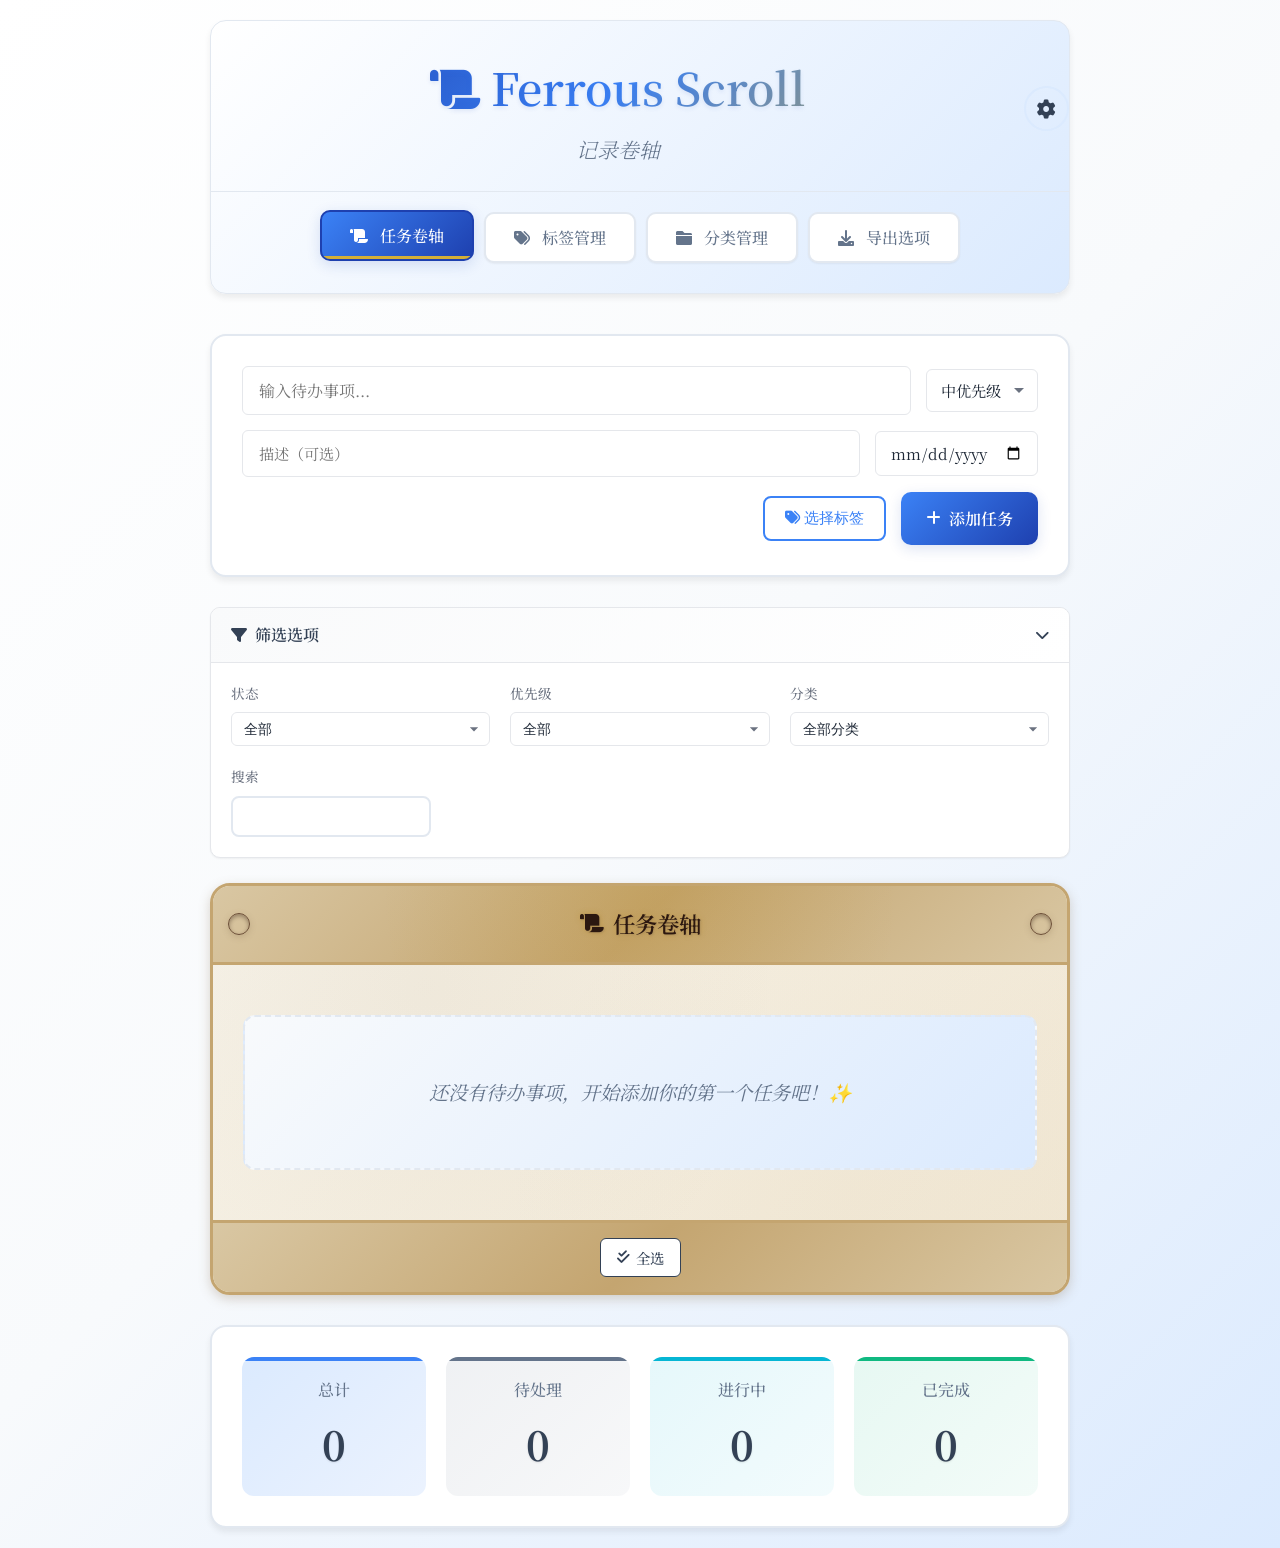
==== src/index.html @ a1194e88 "feat: 初始 Tauri 桌面应用版本" ====
<!DOCTYPE html>
<html lang="zh-CN">
<head>
    <meta charset="UTF-8">
    <meta name="viewport" content="width=device-width, initial-scale=1.0">
    <title>Ferrous Scroll - 记录卷轴</title>
    <link rel="stylesheet" href="style.css">
    <link href="https://cdnjs.cloudflare.com/ajax/libs/font-awesome/6.0.0/css/all.min.css" rel="stylesheet">
    <link href="https://fonts.googleapis.com/css2?family=Ma+Shan+Zheng&family=Noto+Serif+SC:wght@300;400;500;600;700&family=ZCOOL+KuaiLe&display=swap" rel="stylesheet">
</head>
<body>
    <div class="container">
        <header>
            <div class="header-content">
                <div class="header-title">
                    <h1><i class="fas fa-scroll"></i> Ferrous Scroll</h1>
                    <p class="subtitle">记录卷轴</p>
                </div>
                <button class="settings-icon-btn" onclick="todoApp.toggleSettingsMenu()" title="设置">
                    <i class="fas fa-cog"></i>
                </button>
            </div>
            
            <!-- 集成在header中的标签页导航 -->
            <div class="page-tabs">
                <button class="tab-btn active" onclick="todoApp.switchPage('main')">
                    <i class="fas fa-scroll"></i> 任务卷轴
                </button>
                <button class="tab-btn" onclick="todoApp.switchPage('tags')">
                    <i class="fas fa-tags"></i> 标签管理
                </button>
                <button class="tab-btn" onclick="todoApp.switchPage('categories')">
                    <i class="fas fa-folder"></i> 分类管理
                </button>
                <button class="tab-btn" onclick="todoApp.switchPage('export')">
                    <i class="fas fa-download"></i> 导出选项
                </button>
            </div>
            
            <!-- 设置下拉菜单 -->
            <div id="settings-dropdown" class="settings-dropdown" style="display: none;">
                <div class="settings-dropdown-content">
                    <h3><i class="fas fa-cog"></i> 应用设置</h3>
                    
                    <!-- 任务设置 -->
                    <div class="setting-group">
                        <label>
                            <input type="checkbox" id="show-completed-toggle-menu" checked>
                            <span>显示已完成任务</span>
                        </label>
                    </div>
                    
                    <div class="setting-group">
                        <label for="default-priority-select-menu">默认优先级</label>
                        <select id="default-priority-select-menu" class="setting-select">
                            <option value="Low">低</option>
                            <option value="Medium">中</option>
                            <option value="High">高</option>
                        </select>
                    </div>
                    
                    <div class="settings-dropdown-actions">
                        <button class="settings-save-btn" onclick="todoApp.saveSettingsFromMenu()">
                            <i class="fas fa-save"></i> 保存
                        </button>
                        <button class="settings-reset-btn" onclick="todoApp.resetSettings()">
                            <i class="fas fa-undo"></i> 恢复默认
                        </button>
                    </div>
                </div>
            </div>
        </header>

        <!-- 主页面 - 任务列表 -->
        <div id="page-main" class="scroll-page active">
            <!-- 添加新记录 -->
            <div class="add-panel">
                <form id="todo-form">
                    <div class="form-row">
                        <input type="text" id="new-todo" placeholder="输入待办事项..." required>
                        <select id="priority-select" class="priority-select">
                            <option value="Low">低优先级</option>
                            <option value="Medium" selected>中优先级</option>
                            <option value="High">高优先级</option>
                        </select>
                    </div>
                    <div class="form-row">
                        <input type="text" id="description" placeholder="描述（可选）">
                        <input type="date" id="due-date" class="date-input">
                    </div>
                    <div class="form-row">
                        <div id="selected-tags" class="selected-tags"></div>
                        <button type="button" class="tag-selector-btn" onclick="todoApp.openTagSelector()">
                            <i class="fas fa-tags"></i> 选择标签
                        </button>
                        <button type="submit" id="add-btn">
                            <i class="fas fa-plus"></i> 添加任务
                        </button>
                    </div>
                </form>
            </div>

            <!-- 筛选和排序 -->
            <div class="filter-panel">
                <div class="filter-header" onclick="todoApp.toggleFilterPanel()">
                    <h3><i class="fas fa-filter"></i> 筛选选项</h3>
                    <i class="fas fa-chevron-down filter-toggle-icon"></i>
                </div>
                <div class="filter-content" id="filter-content">
                    <div class="filter-group">
                        <label>状态</label>
                        <select id="status-filter">
                            <option value="all">全部</option>
                            <option value="Pending">待处理</option>
                            <option value="InProgress">进行中</option>
                            <option value="Completed">已完成</option>
                        </select>
                    </div>
                    <div class="filter-group">
                        <label>优先级</label>
                        <select id="priority-filter">
                            <option value="all">全部</option>
                            <option value="High">高优先级</option>
                            <option value="Medium">中优先级</option>
                            <option value="Low">低优先级</option>
                        </select>
                    </div>
                    <div class="filter-group">
                        <label>分类</label>
                        <select id="category-filter">
                            <option value="all">全部分类</option>
                        </select>
                    </div>
                    <div class="filter-group filter-search">
                        <label>搜索</label>
                        <input type="search" id="search-input" class="search-input">
                    </div>
                </div>
            </div>

            <!-- 记录列表 -->
            <div class="scrolls-container">
                <div class="scroll-header">
                    <h2 class="scroll-title">
                        <i class="fas fa-scroll"></i> 任务卷轴
                    </h2>
                </div>
                <div class="scroll-content-wrapper">
                    <div class="todo-list" id="todo-list">
                        <!-- 待办事项将在这里动态生成 -->
                    </div>
                    <div class="loading" id="loading" style="display: none;">
                        <i class="fas fa-spinner fa-spin"></i> 加载中...
                    </div>
                </div>
                
                <!-- 底部批量操作栏 -->
                <div class="scroll-footer">
                    <div class="scroll-actions">
                        <button class="select-all-btn" onclick="todoApp.toggleSelectAll()" title="全选/取消全选">
                            <i class="fas fa-check-double"></i> 全选
                        </button>
                        <button class="batch-complete-btn" onclick="todoApp.batchComplete()" title="批量标记完成" style="display: none;">
                            <i class="fas fa-check-circle"></i> 标记完成
                        </button>
                        <button class="batch-delete-btn" onclick="todoApp.batchDelete()" title="批量删除" style="display: none;">
                            <i class="fas fa-trash"></i> 删除选中
                        </button>
                    </div>
                </div>
            </div>

            <!-- 统计信息 -->
            <div class="stats">
                <div class="stat-item stat-total">
                    <span class="stat-label">总计</span>
                    <span class="stat-value" id="total-count">0</span>
                </div>
                <div class="stat-item stat-pending">
                    <span class="stat-label">待处理</span>
                    <span class="stat-value" id="pending-count">0</span>
                </div>
                <div class="stat-item stat-progress">
                    <span class="stat-label">进行中</span>
                    <span class="stat-value" id="progress-count">0</span>
                </div>
                <div class="stat-item stat-completed">
                    <span class="stat-label">已完成</span>
                    <span class="stat-value" id="completed-count">0</span>
                </div>
            </div>
            
            <!-- 移除这里的导出选项面板 -->
        </div>

        <!-- 标签管理页面 -->
        <div id="page-tags" class="scroll-page">
            <div class="manager-content">
                <div class="create-form">
                    <input type="text" id="new-tag-name" placeholder="标签名称" maxlength="20">
                    <input type="color" id="new-tag-color" value="#3b82f6">
                    <button onclick="todoApp.createTag()">
                        <i class="fas fa-plus"></i> 创建标签
                    </button>
                </div>
                <div class="manager-list-wrapper">
                    <div id="tag-list" class="tag-list"></div>
                </div>
            </div>
        </div>

        <!-- 分类管理页面 -->
        <div id="page-categories" class="scroll-page">
            <div class="manager-content">
                <div class="create-form category-form">
                    <input type="text" id="new-category-name" placeholder="分类名称" maxlength="30">
                    <input type="text" id="new-category-desc" placeholder="分类描述（可选）">
                    <input type="color" id="new-category-color" value="#10b981">
                    <button type="button" class="category-tag-selector-btn" onclick="todoApp.openCategoryTagSelector()">
                        <i class="fas fa-tags"></i> 选择标签
                    </button>
                    <button onclick="todoApp.createCategory()">
                        <i class="fas fa-plus"></i> 创建分类
                    </button>
                </div>
                <div id="selected-category-tags" class="selected-tags" style="margin: 10px 0;"></div>
                <div class="manager-list-wrapper">
                    <div id="category-list" class="category-list"></div>
                </div>
            </div>
        </div>

        <!-- 导出选项页面 - 新增 -->
        <div id="page-export" class="scroll-page">
            <div class="export-page-header">
                <h2><i class="fas fa-download"></i> 导出选项</h2>
                <p class="page-description">选择导出方式，生成 Markdown 格式的任务报告</p>
            </div>
            
            <div class="export-options">
                <!-- 全部导出 -->
                <div class="export-option-card">
                    <div class="export-option-icon">📦</div>
                    <div class="export-option-content">
                        <h4>导出全部任务</h4>
                        <p>导出所有任务、标签和分类的完整数据</p>
                        <button class="export-btn-primary" onclick="todoApp.exportToMarkdown()">
                            <i class="fas fa-download"></i> 导出全部
                        </button>
                    </div>
                </div>
                
                <!-- 按周导出 -->
                <div class="export-option-card">
                    <div class="export-option-icon">📅</div>
                    <div class="export-option-content">
                        <h4>按周导出</h4>
                        <p>选择特定周的任务，生成周报</p>
                        <div class="week-selector">
                            <input type="week" id="week-select" class="week-input">
                            <button class="export-btn-primary" onclick="todoApp.exportByWeek()">
                                <i class="fas fa-calendar-week"></i> 导出周报
                            </button>
                        </div>
                    </div>
                </div>
                
                <!-- 按日期范围导出 -->
                <div class="export-option-card">
                    <div class="export-option-icon">📊</div>
                    <div class="export-option-content">
                        <h4>自定义范围</h4>
                        <p>选择日期范围，生成自定义报告</p>
                        <div class="date-range-selector">
                            <div class="date-inputs">
                                <input type="date" id="export-start-date" class="date-input-small" placeholder="开始日期">
                                <span class="date-separator">至</span>
                                <input type="date" id="export-end-date" class="date-input-small" placeholder="结束日期">
                            </div>
                            <button class="export-btn-primary" onclick="todoApp.exportByDateRange()">
                                <i class="fas fa-calendar-alt"></i> 导出范围
                            </button>
                        </div>
                    </div>
                </div>
                
                <!-- 快速导出选项 -->
                <div class="export-option-card quick-export">
                    <div class="export-option-icon">⚡</div>
                    <div class="export-option-content">
                        <h4>快速导出</h4>
                        <p>一键导出常用时间范围</p>
                        <div class="quick-export-buttons">
                            <button class="quick-export-btn" onclick="todoApp.exportToday()">
                                <i class="fas fa-calendar-day"></i> 今日
                            </button>
                            <button class="quick-export-btn" onclick="todoApp.exportThisWeek()">
                                <i class="fas fa-calendar-week"></i> 本周
                            </button>
                            <button class="quick-export-btn" onclick="todoApp.exportThisMonth()">
                                <i class="fas fa-calendar"></i> 本月
                            </button>
                        </div>
                    </div>
                </div>
            </div>
        </div>
    </div>

    <!-- 标签选择器弹窗 -->
    <div id="tag-selector-modal" class="modal" style="display: none;">
        <div class="modal-content">
            <div class="modal-header">
                <h3><i class="fas fa-tags"></i> 选择标签</h3>
                <button class="close-btn">
                    <i class="fas fa-times"></i>
                </button>
            </div>
            <div class="modal-body">
                <div id="tag-selector-list" class="tag-selector-list"></div>
            </div>
            <div class="modal-footer">
                <button id="save-category-tags-btn" class="btn-primary" style="display: none;">
                    <i class="fas fa-save"></i> 保存
                </button>
                <button class="btn-secondary">确定</button>
            </div>
        </div>
    </div>

    <!-- Tauri v2 API 初始化脚本 -->
    <script>
      (function() {
        console.log('初始化 Tauri API...');
        
        // 确保 __TAURI__ 对象存在
        if (!window.__TAURI__) {
          window.__TAURI__ = {};
        }
        
        // 创建 invoke 方法包装器
        window.__TAURI__.invoke = async function(cmd, args = {}) {
          console.log(`调用命令: ${cmd}`, args);
          
          try {
            // Tauri v2 使用 __TAURI_INTERNALS__
            if (window.__TAURI_INTERNALS__ && window.__TAURI_INTERNALS__.invoke) {
              const result = await window.__TAURI_INTERNALS__.invoke(cmd, args);
              console.log(`命令 ${cmd} 成功:`, result);
              return result;
            }
            // 如果有 core.invoke
            else if (window.__TAURI__.core && window.__TAURI__.core.invoke) {
              const result = await window.__TAURI__.core.invoke(cmd, args);
              console.log(`命令 ${cmd} 成功:`, result);
              return result;
            }
            // 尝试直接使用 ipc
            else if (window.__TAURI_IPC__) {
              const result = await window.__TAURI_IPC__.invoke(cmd, args);
              console.log(`命令 ${cmd} 成功:`, result);
              return result;
            }
            else {
              throw new Error('Tauri API 不可用 - 找不到 invoke 方法');
            }
          } catch (error) {
            console.error(`调用 ${cmd} 失败:`, error);
            throw error;
          }
        };
        
        // 等待并加载 Tauri Dialog API
        const loadDialogAPI = async () => {
          try {
            // 等待 Tauri core 加载
            await new Promise(resolve => setTimeout(resolve, 100));
            
            // 尝试加载 dialog 模块
            if (window.__TAURI_INTERNALS__) {
              // Tauri v2 方式
              const { confirm } = window.__TAURI_INTERNALS__.dialog || {};
              if (confirm) {
                window.__TAURI__.dialog = { confirm };
                console.log('✅ Dialog API 已从 __TAURI_INTERNALS__ 加载');
                return;
              }
            }
            
            // 创建 dialog API 包装器（使用 invoke）
            window.__TAURI__.dialog = {
              confirm: async function(message, options = {}) {
                console.log('调用 dialog.confirm (invoke):', message, options);
                try {
                  const result = await window.__TAURI__.invoke('plugin:dialog|confirm', {
                    message: message,
                    title: options.title || '确认'
                  });
                  console.log('dialog.confirm 结果:', result);
                  return result;
                } catch (error) {
                  console.error('dialog.confirm 失败:', error);
                  throw error;
                }
              }
            };
            console.log('✅ Dialog API 已创建 (invoke wrapper)');
          } catch (error) {
            console.error('加载 Dialog API 失败:', error);
          }
        };
        
        loadDialogAPI();
        
        console.log('✅ Tauri API wrapper 已初始化');
        console.log('可用的 Tauri 对象:', {
          __TAURI__: !!window.__TAURI__,
          __TAURI_INTERNALS__: !!window.__TAURI_INTERNALS__,
          __TAURI_IPC__: !!window.__TAURI_IPC__,
          dialog: !!window.__TAURI__.dialog
        });
      })();
    </script>
    <script src="script.js"></script>
</body>
</html>
---- src/style.css ----
/* Ferrous Scroll - 白色蓝色金色主题 */
* {
    margin: 0;
    padding: 0;
    box-sizing: border-box;
}

:root {
    /* 主色调 */
    --primary-blue: #1e40af;
    --secondary-blue: #3b82f6;
    --light-blue: #dbeafe;
    --gold: #d4af37;
    --dark-gold: #b8860b;
    --light-gold: #fef3c7;
    --pure-white: #ffffff;
    --off-white: #f8fafc;
    --light-gray: #e2e8f0;
    --medium-gray: #64748b;
    --dark-gray: #334155;
    
    /* 羊皮纸色调 - 仅用于卷轴区域 */
    --parchment-light: #f7f3e9;
    --parchment-medium: #f0e6d2;
    --parchment-dark: #e8dcc4;
    --parchment-darker: #d9c7a3;
    --parchment-edge: #c4a570;
    --ink-dark: #2c1810;
    --ink-medium: #4a3426;
    --ink-light: #6b4e37;
    --ink-faded: #8b7355;
    --accent-brown: #8b4513;
    
    /* 状态颜色 */
    --success: #10b981;
    --warning: #f59e0b;
    --error: #ef4444;
    --info: #06b6d4;
    
    /* 字体 */
    --font-serif: 'Noto Serif SC', 'Ma Shan Zheng', serif;
    --font-display: 'Ma Shan Zheng', 'ZCOOL KuaiLe', serif;
    
    /* 阴影 */
    --shadow-sm: 0 1px 2px rgba(0, 0, 0, 0.05);
    --shadow-md: 0 4px 6px rgba(0, 0, 0, 0.07);
    --shadow-lg: 0 10px 15px rgba(0, 0, 0, 0.1);
    --shadow-blue: 0 4px 14px rgba(30, 64, 175, 0.15);
    --shadow-gold: 0 4px 14px rgba(212, 175, 55, 0.2);
    --shadow-parchment: 0 4px 12px rgba(139, 115, 85, 0.3);
}

body {
    font-family: var(--font-serif);
    background: linear-gradient(135deg, var(--pure-white) 0%, var(--off-white) 50%, var(--light-blue) 100%);
    min-height: 100vh;
    color: var(--dark-gray);
    line-height: 1.6;
}

.container {
    max-width: 900px;
    margin: 0 auto;
    padding: 20px;
}

/* 头部样式 */
header {
    text-align: center;
    margin-bottom: 40px;
    padding: 30px 0;
    background: linear-gradient(135deg, var(--pure-white), var(--light-blue));
    border-radius: 16px;
    box-shadow: var(--shadow-md);
    border: 1px solid var(--light-gray);
}

header h1 {
    font-family: 'Noto Serif SC', serif;
    font-size: 2.8rem;
    font-weight: 600;
    margin-bottom: 10px;
    background: linear-gradient(135deg, var(--primary-blue), var(--secondary-blue), var(--gold));
    -webkit-background-clip: text;
    -webkit-text-fill-color: transparent;
    background-clip: text;
    text-shadow: 0 2px 4px rgba(30, 64, 175, 0.1);
}

.subtitle {
    font-size: 1.3rem;
    color: var(--medium-gray);
    font-style: italic;
    font-weight: 300;
}

/* 添加面板 */
.add-panel {
    background: var(--pure-white);
    border: 2px solid var(--light-gray);
    border-radius: 16px;
    padding: 30px;
    margin-bottom: 30px;
    box-shadow: var(--shadow-md);
    transition: all 0.3s ease;
}

.add-panel:hover {
    box-shadow: var(--shadow-lg);
    border-color: var(--light-blue);
}

.form-row {
    display: flex;
    gap: 15px;
    margin-bottom: 15px;
    align-items: center;
}

.form-row:last-child {
    margin-bottom: 0;
}

#new-todo {
    flex: 2;
    padding: 12px 16px;
    background: #ffffff;
    border: 1px solid #e5e7eb;
    border-radius: 6px;
    font-size: 1rem;
    color: #1f2937;
    font-family: var(--font-serif);
    transition: all 0.2s ease;
}

#new-todo:hover {
    border-color: #d1d5db;
    background-color: #f9fafb;
}

#new-todo:focus {
    outline: none;
    border-color: var(--blue);
    background: #ffffff;
    box-shadow: 0 0 0 3px rgba(59, 130, 246, 0.08);
}

#description {
    flex: 2;
    padding: 12px 16px;
    background: #ffffff;
    border: 1px solid #e5e7eb;
    border-radius: 6px;
    font-size: 0.95rem;
    color: #1f2937;
    font-family: var(--font-serif);
    transition: all 0.2s ease;
}

#description:hover {
    border-color: #d1d5db;
    background-color: #f9fafb;
}

#description:focus {
    outline: none;
    border-color: var(--blue);
    background: #ffffff;
    box-shadow: 0 0 0 3px rgba(59, 130, 246, 0.08);
}

.priority-select, .date-input {
    padding: 10px 14px;
    background: #ffffff;
    border: 1px solid #e5e7eb;
    border-radius: 6px;
    font-size: 0.95rem;
    color: #1f2937;
    font-family: var(--font-serif);
    cursor: pointer;
    transition: all 0.2s ease;
}

.priority-select {
    padding-right: 36px;
    -webkit-appearance: none;
    -moz-appearance: none;
    appearance: none;
    background-image: url("data:image/svg+xml,%3Csvg xmlns='http://www.w3.org/2000/svg' width='12' height='12' viewBox='0 0 12 12'%3E%3Cpath fill='%236B7280' d='M6 9L1 4h10z'/%3E%3C/svg%3E");
    background-repeat: no-repeat;
    background-position: right 12px center;
}

.priority-select:hover, .date-input:hover {
    border-color: #d1d5db;
    background-color: #f9fafb;
}

.priority-select:focus, .date-input:focus {
    outline: none;
    border-color: var(--blue);
    background-color: #ffffff;
    box-shadow: 0 0 0 3px rgba(59, 130, 246, 0.08);
}

.priority-select:focus {
    background-image: url("data:image/svg+xml,%3Csvg xmlns='http://www.w3.org/2000/svg' width='12' height='12' viewBox='0 0 12 12'%3E%3Cpath fill='%233b82f6' d='M6 9L1 4h10z'/%3E%3C/svg%3E");
}

#add-btn {
    padding: 15px 25px;
    background: linear-gradient(135deg, var(--secondary-blue), var(--primary-blue));
    border: none;
    border-radius: 10px;
    color: var(--pure-white);
    font-family: 'Noto Serif SC', serif;
    font-size: 1rem;
    font-weight: 600;
    cursor: pointer;
    transition: all 0.3s ease;
    display: flex;
    align-items: center;
    gap: 8px;
    box-shadow: var(--shadow-blue);
}

#add-btn:hover {
    transform: translateY(-2px);
    box-shadow: 0 6px 20px rgba(30, 64, 175, 0.25);
}

#add-btn:active {
    transform: translateY(0);
}

/* 筛选面板 */
.filter-panel {
    background: var(--pure-white);
    border: 1px solid #e5e7eb;
    border-radius: 10px;
    margin-bottom: 25px;
    box-shadow: var(--shadow-sm);
    overflow: hidden;
    transition: all 0.3s ease;
}

.filter-header {
    display: flex;
    justify-content: space-between;
    align-items: center;
    padding: 14px 20px;
    background: linear-gradient(135deg, #f9fafb 0%, #ffffff 100%);
    border-bottom: 1px solid #e5e7eb;
    cursor: pointer;
    transition: all 0.2s ease;
}

.filter-header:hover {
    background: linear-gradient(135deg, #f3f4f6 0%, #f9fafb 100%);
}

.filter-header h3 {
    margin: 0;
    font-family: 'Noto Serif SC', serif;
    font-size: 1rem;
    font-weight: 600;
    color: var(--dark-blue);
    display: flex;
    align-items: center;
    gap: 8px;
}

.filter-toggle-icon {
    color: var(--blue);
    transition: transform 0.3s ease;
    font-size: 0.9rem;
}

.filter-panel.collapsed .filter-toggle-icon {
    transform: rotate(-90deg);
}

.filter-content {
    display: grid;
    grid-template-columns: repeat(auto-fit, minmax(200px, 1fr));
    gap: 20px;
    padding: 20px;
    max-height: 200px;
    opacity: 1;
    transition: all 0.3s ease;
}

.filter-panel.collapsed .filter-content {
    max-height: 0;
    padding: 0 20px;
    opacity: 0;
    overflow: hidden;
}

.filter-group {
    display: flex;
    flex-direction: column;
    gap: 8px;
}

.filter-group label {
    font-family: 'Noto Serif SC', serif;
    font-size: 0.85rem;
    color: #6b7280;
    font-weight: 500;
    white-space: nowrap;
}

.filter-search {
    grid-column: 1 / -1;
}

.search-input {
    width: 100%;
    padding: 10px 16px;
    background: #ffffff;
    border: 1px solid #e5e7eb;
    border-radius: 6px;
    font-size: 0.95rem;
    color: #1f2937;
    font-family: var(--font-serif);
    transition: all 0.2s ease;
}

.search-input:hover {
    border-color: #d1d5db;
    background-color: #f9fafb;
}

.search-input:focus {
    outline: none;
    border-color: var(--blue);
    background-color: #ffffff;
    box-shadow: 0 0 0 3px rgba(59, 130, 246, 0.08);
}

.filter-group select {
    padding: 8px 32px 8px 12px;
    background: #ffffff;
    border: 1px solid #e5e7eb;
    border-radius: 6px;
    font-size: 0.9rem;
    color: #1f2937;
    cursor: pointer;
    transition: all 0.2s ease;
    -webkit-appearance: none;
    -moz-appearance: none;
    appearance: none;
    background-image: url("data:image/svg+xml,%3Csvg xmlns='http://www.w3.org/2000/svg' width='10' height='10' viewBox='0 0 12 12'%3E%3Cpath fill='%236B7280' d='M6 9L1 4h10z'/%3E%3C/svg%3E");
    background-repeat: no-repeat;
    background-position: right 10px center;
}

.filter-group select:hover {
    border-color: #d1d5db;
    background-color: #f9fafb;
}

.filter-group select:focus {
    outline: none;
    border-color: var(--blue);
    background-color: #ffffff;
    box-shadow: 0 0 0 3px rgba(59, 130, 246, 0.08);
    background-image: url("data:image/svg+xml,%3Csvg xmlns='http://www.w3.org/2000/svg' width='10' height='10' viewBox='0 0 12 12'%3E%3Cpath fill='%233b82f6' d='M6 9L1 4h10z'/%3E%3C/svg%3E");
}

/* 卷轴容器 */
.scrolls-container {
    background: 
        radial-gradient(circle at 25% 25%, rgba(139, 115, 85, 0.06) 0%, transparent 50%),
        radial-gradient(circle at 75% 75%, rgba(196, 165, 112, 0.04) 0%, transparent 50%),
        linear-gradient(135deg, var(--parchment-light) 0%, var(--parchment-medium) 100%);
    border: 3px solid var(--parchment-edge);
    border-radius: 20px;
    margin-bottom: 30px;
    box-shadow: var(--shadow-parchment);
    position: relative;
    overflow: hidden;
}

/* 卷轴装饰边框 */
.scrolls-container::before {
    content: '';
    position: absolute;
    top: 0;
    left: 0;
    right: 0;
    bottom: 0;
    border: 2px solid var(--seal-gold);
    border-radius: 18px;
    margin: 3px;
    pointer-events: none;
}

/* 卷轴头部 */
.scroll-header {
    background: 
        radial-gradient(circle at 50% 20%, rgba(184, 134, 11, 0.15) 0%, transparent 60%),
        linear-gradient(135deg, var(--parchment-darker) 0%, var(--parchment-edge) 50%, var(--parchment-darker) 100%);
    padding: 20px 30px;
    display: flex;
    justify-content: center;
    align-items: center;
    position: relative;
    border-bottom: 3px solid var(--parchment-edge);
}

/* 卷轴头部装饰 */
.scroll-header::before,
.scroll-header::after {
    content: '';
    position: absolute;
    top: 50%;
    width: 20px;
    height: 20px;
    background: 
        radial-gradient(circle at 30% 30%, var(--seal-gold) 0%, var(--accent-brown) 100%);
    border-radius: 50%;
    transform: translateY(-50%);
    box-shadow: 
        inset 0 2px 4px rgba(44, 24, 16, 0.4),
        0 2px 6px rgba(139, 115, 85, 0.3);
    border: 1px solid var(--ink-light);
}

.scroll-header::before {
    left: 15px;
}

.scroll-header::after {
    right: 15px;
}

.scroll-title {
    font-family: 'Noto Serif SC', serif;
    font-size: 1.4rem;
    font-weight: 600;
    color: var(--ink-dark);
    margin: 0;
    text-shadow: 
        1px 1px 2px rgba(139, 115, 85, 0.4),
        0 0 6px rgba(184, 134, 11, 0.3);
    display: flex;
    align-items: center;
    gap: 10px;
}

.scroll-title i {
    font-size: 1.3rem;
}

/* 卷轴底部操作栏 */
.scroll-footer {
    background: 
        linear-gradient(135deg, var(--parchment-darker) 0%, var(--parchment-edge) 50%, var(--parchment-darker) 100%);
    padding: 15px 30px;
    display: flex;
    justify-content: center;
    align-items: center;
    position: relative;
    border-top: 3px solid var(--parchment-edge);
}

/* 卷轴操作按钮组 */
.scroll-actions {
    display: flex;
    gap: 10px;
    align-items: center;
}

.select-all-btn,
.batch-complete-btn,
.batch-delete-btn {
    padding: 8px 16px;
    font-family: 'Noto Serif SC', serif;
    font-size: 0.9rem;
    font-weight: 500;
    border: 1px solid;
    border-radius: 6px;
    cursor: pointer;
    transition: all 0.2s ease;
    display: flex;
    align-items: center;
    gap: 6px;
}

.select-all-btn {
    background: #ffffff;
    color: var(--blue);
    border-color: var(--blue);
}

.select-all-btn:hover {
    background: #eff6ff;
    transform: translateY(-1px);
    box-shadow: 0 2px 8px rgba(59, 130, 246, 0.2);
}

.select-all-btn.all-selected {
    background: var(--blue);
    color: white;
}

.batch-complete-btn {
    background: #ffffff;
    color: #10b981;
    border-color: #10b981;
}

.batch-complete-btn:hover {
    background: #f0fdf4;
    transform: translateY(-1px);
    box-shadow: 0 2px 8px rgba(16, 185, 129, 0.2);
}

.batch-delete-btn {
    background: #ffffff;
    color: #ef4444;
    border-color: #ef4444;
}

.batch-delete-btn:hover {
    background: #fef2f2;
    transform: translateY(-1px);
    box-shadow: 0 2px 8px rgba(239, 68, 68, 0.2);
}

.scroll-title i:first-child {
    font-size: 1.3rem;
    color: var(--seal-gold);
}

/* 卷轴内容包装器 */
.scroll-content-wrapper {
    padding: 30px;
}

/* 加载状态 */
.loading {
    text-align: center;
    padding: 40px;
    color: var(--medium-gray);
    font-style: italic;
}

.loading i {
    color: var(--secondary-blue);
    margin-right: 10px;
}

/* 卷轴项目样式 */
.scroll-item {
    display: flex;
    align-items: center;
    margin: 20px 0;
    transition: all 0.3s ease;
    opacity: 0;
    animation: fadeInUp 0.5s ease forwards;
}

@keyframes fadeInUp {
    from {
        opacity: 0;
        transform: translateY(20px);
    }
    to {
        opacity: 1;
        transform: translateY(0);
    }
}

.scroll-item:hover {
    transform: translateY(-3px);
}

/* 选中状态 */
.scroll-item.selected {
    transform: translateY(-2px);
}

.scroll-item.selected .scroll-content {
    background: linear-gradient(135deg, 
        rgba(59, 130, 246, 0.08) 0%, 
        rgba(59, 130, 246, 0.05) 50%, 
        rgba(59, 130, 246, 0.08) 100%);
    border: 2px solid var(--blue);
    box-shadow: 
        0 4px 12px rgba(59, 130, 246, 0.15),
        inset 0 0 20px rgba(59, 130, 246, 0.05);
}

.scroll-item.selected .scroll-left,
.scroll-item.selected .scroll-right {
    background: linear-gradient(180deg, var(--blue) 0%, #1e40af 100%);
    box-shadow: 0 2px 8px rgba(59, 130, 246, 0.3);
}

/* 卷轴左右端装饰 - 羊皮纸风格轴心 */
.scroll-left, .scroll-right {
    width: 28px;
    height: 60px;
    background: 
        radial-gradient(ellipse at 30% 30%, var(--accent-brown) 0%, var(--ink-light) 40%, var(--seal-gold) 100%),
        linear-gradient(to bottom, var(--parchment-edge) 0%, var(--accent-brown) 30%, var(--ink-medium) 50%, var(--accent-brown) 70%, var(--parchment-edge) 100%);
    background-blend-mode: multiply;
    border-radius: 50%;
    position: relative;
    box-shadow: 
        inset 0 3px 6px rgba(44, 24, 16, 0.4),
        inset 0 -2px 4px rgba(247, 243, 233, 0.2),
        0 4px 8px rgba(139, 115, 85, 0.4),
        0 2px 4px rgba(44, 24, 16, 0.2);
    border: 1px solid var(--ink-light);
}

/* 轴心装饰孔 */
.scroll-left::after, .scroll-right::after {
    content: '';
    position: absolute;
    top: 50%;
    left: 50%;
    transform: translate(-50%, -50%);
    width: 12px;
    height: 12px;
    background: 
        radial-gradient(circle at 30% 30%, var(--ink-dark) 0%, var(--ink-medium) 100%);
    border-radius: 50%;
    box-shadow: 
        inset 0 2px 4px rgba(44, 24, 16, 0.8),
        inset 0 -1px 2px rgba(247, 243, 233, 0.1);
    border: 1px solid var(--ink-dark);
}

/* 轴心中心点 */
.scroll-left::before, .scroll-right::before {
    content: '';
    position: absolute;
    top: 50%;
    left: 50%;
    transform: translate(-50%, -50%);
    width: 4px;
    height: 4px;
    background: var(--ink-dark);
    border-radius: 50%;
    z-index: 1;
    box-shadow: 0 0 2px rgba(44, 24, 16, 0.5);
}

/* 卷轴内容区域 - 羊皮纸效果 */
.scroll-content {
    flex: 1;
    background: 
        radial-gradient(circle at 20% 80%, rgba(189, 155, 84, 0.1) 0%, transparent 50%),
        radial-gradient(circle at 80% 20%, rgba(212, 175, 55, 0.08) 0%, transparent 50%),
        radial-gradient(circle at 40% 40%, rgba(160, 130, 65, 0.05) 0%, transparent 50%),
        linear-gradient(135deg, #faf6f0 0%, #f7f1e8 50%, #f4ede0 100%);
    margin: 0 12px;
    padding: 25px 30px;
    color: #3c2f1f;
    box-shadow: 
        inset 0 2px 4px rgba(212, 175, 55, 0.15),
        inset 0 -1px 2px rgba(255,255,255,0.8),
        0 3px 6px rgba(0,0,0,0.1);
    border-top: 2px solid #d4af37;
    border-bottom: 2px solid #b8860b;
    border-left: 1px solid rgba(212, 175, 55, 0.3);
    border-right: 1px solid rgba(212, 175, 55, 0.3);
    position: relative;
}

/* 羊皮纸纹理 */
.scroll-content::before {
    content: '';
    position: absolute;
    top: 0;
    left: 0;
    right: 0;
    bottom: 0;
    background: 
        repeating-linear-gradient(
            0deg,
            transparent 0px,
            transparent 18px,
            rgba(212, 175, 55, 0.02) 18px,
            rgba(212, 175, 55, 0.02) 19px
        ),
        repeating-linear-gradient(
            90deg,
            transparent 0px,
            transparent 20px,
            rgba(184, 134, 11, 0.015) 20px,
            rgba(184, 134, 11, 0.015) 21px
        );
    pointer-events: none;
}

/* 羊皮纸边缘磨损效果 */
.scroll-content::after {
    content: '';
    position: absolute;
    top: -2px;
    left: -2px;
    right: -2px;
    bottom: -2px;
    background: linear-gradient(45deg, transparent 48%, rgba(184, 134, 11, 0.1) 49%, rgba(184, 134, 11, 0.1) 51%, transparent 52%);
    pointer-events: none;
    border-radius: 2px;
}

.scroll-item.completed .scroll-content {
    opacity: 0.75;
    background: 
        radial-gradient(circle at 20% 80%, rgba(100, 116, 139, 0.08) 0%, transparent 50%),
        radial-gradient(circle at 80% 20%, rgba(148, 163, 184, 0.06) 0%, transparent 50%),
        linear-gradient(135deg, #f1f5f9 0%, #e2e8f0 50%, #cbd5e1 100%);
    border-top-color: var(--medium-gray);
    border-bottom-color: var(--medium-gray);
    color: #64748b;
}

.scroll-item.completed .scroll-content::before {
    background: 
        repeating-linear-gradient(
            0deg,
            transparent 0px,
            transparent 18px,
            rgba(100, 116, 139, 0.02) 18px,
            rgba(100, 116, 139, 0.02) 19px
        ),
        repeating-linear-gradient(
            90deg,
            transparent 0px,
            transparent 20px,
            rgba(148, 163, 184, 0.015) 20px,
            rgba(148, 163, 184, 0.015) 21px
        );
}

/* 收缩时的标题显示 */
.scroll-title-collapsed {
    display: none;
    padding: 15px 20px;
    cursor: pointer;
    border-bottom: 1px solid rgba(212, 175, 55, 0.2);
    transition: all 0.3s ease;
    background: linear-gradient(90deg, transparent 0%, rgba(212, 175, 55, 0.05) 50%, transparent 100%);
    align-items: center;
    justify-content: space-between;
}

.scroll-title-collapsed:hover {
    background: linear-gradient(90deg, transparent 0%, rgba(212, 175, 55, 0.1) 50%, transparent 100%);
}

.collapsed-title {
    font-size: 1.1rem;
    font-weight: 500;
    color: #3c2f1f;
    flex: 1;
    font-family: var(--font-serif);
}

.priority-indicator {
    width: 8px;
    height: 8px;
    border-radius: 50%;
    margin: 0 8px;
    flex-shrink: 0;
}

.priority-indicator.priority-high {
    background: var(--error);
    box-shadow: 0 0 4px rgba(239, 68, 68, 0.3);
}

.priority-indicator.priority-medium {
    background: var(--warning);
    box-shadow: 0 0 4px rgba(245, 158, 11, 0.3);
}

.priority-indicator.priority-low {
    background: var(--success);
    box-shadow: 0 0 4px rgba(16, 185, 129, 0.3);
}

.collapse-icon {
    font-size: 0.9rem;
    color: var(--dark-gold);
    transition: transform 0.3s ease;
}


/* 任务收缩状态 */
.scroll-item.todo-collapsed .scroll-title-collapsed {
    display: flex;
    animation: fadeInCollapsed 0.3s ease;
}

.scroll-item.todo-collapsed .todo-content {
    display: none;
}

.scroll-item:not(.todo-collapsed) .scroll-title-collapsed {
    display: none;
}

.scroll-item:not(.todo-collapsed) .todo-content {
    display: flex;
    animation: fadeInExpanded 0.3s ease;
}

/* 收缩动画 */
@keyframes fadeInCollapsed {
    from {
        opacity: 0;
        transform: translateY(-10px);
    }
    to {
        opacity: 1;
        transform: translateY(0);
    }
}

@keyframes fadeInExpanded {
    from {
        opacity: 0;
        transform: translateY(10px);
    }
    to {
        opacity: 1;
        transform: translateY(0);
    }
}

/* 收缩时卷轴的特殊效果 */
.scroll-item.todo-collapsed .scroll-content {
    background: 
        radial-gradient(circle at 20% 80%, rgba(212, 175, 55, 0.08) 0%, transparent 50%),
        radial-gradient(circle at 80% 20%, rgba(184, 134, 11, 0.06) 0%, transparent 50%),
        linear-gradient(135deg, #faf8f2 0%, #f6f3ea 50%, #f2efe2 100%);
    border-top: 1px solid var(--gold);
    border-bottom: 1px solid var(--gold);
}

.scroll-item.todo-collapsed .scroll-content::before {
    background: 
        repeating-linear-gradient(
            0deg,
            transparent 0px,
            transparent 25px,
            rgba(212, 175, 55, 0.03) 25px,
            rgba(212, 175, 55, 0.03) 26px
        );
}

/* 待办事项内容布局 */
.todo-content {
    display: flex;
    flex-direction: column;
    gap: 15px;
}

.todo-header-full {
    flex: 1;
}

.todo-header {
    display: flex;
    align-items: center;
    gap: 12px;
    margin-bottom: 8px;
}

/* 任务收缩按钮 */
.collapse-todo-btn {
    background: rgba(212, 175, 55, 0.1);
    border: 1px solid rgba(212, 175, 55, 0.3);
    border-radius: 4px;
    padding: 4px 6px;
    color: var(--dark-gold);
    cursor: pointer;
    transition: all 0.3s ease;
    font-size: 0.8rem;
    margin-left: auto;
}

.collapse-todo-btn:hover {
    background: rgba(212, 175, 55, 0.2);
    transform: scale(1.1);
}

/* 复选框样式 */
.todo-checkbox {
    width: 24px;
    height: 24px;
    appearance: none;
    border: 2px solid var(--secondary-blue);
    border-radius: 6px;
    background: var(--pure-white);
    cursor: pointer;
    position: relative;
    transition: all 0.3s ease;
    flex-shrink: 0;
}

.todo-checkbox:checked {
    background: var(--secondary-blue);
    border-color: var(--secondary-blue);
}

.todo-checkbox:checked::after {
    content: '✓';
    position: absolute;
    top: 50%;
    left: 50%;
    transform: translate(-50%, -50%);
    color: var(--pure-white);
    font-weight: bold;
    font-size: 14px;
}

.todo-text {
    font-size: 1.2rem;
    color: var(--dark-gray);
    font-family: var(--font-serif);
    font-weight: 500;
    flex: 1;
}

.scroll-item.completed .todo-text {
    text-decoration: line-through;
    color: var(--medium-gray);
}

.todo-description {
    font-size: 1rem;
    color: var(--medium-gray);
    margin-top: 5px;
    font-style: italic;
}

.todo-meta {
    display: flex;
    align-items: center;
    gap: 15px;
    margin-top: 10px;
    font-size: 0.9rem;
}

/* 优先级标签 */
.priority-badge {
    padding: 4px 8px;
    border-radius: 12px;
    font-size: 0.8rem;
    font-weight: 600;
    text-transform: uppercase;
    letter-spacing: 0.5px;
}

.priority-high {
    background: rgba(239, 68, 68, 0.1);
    color: var(--error);
    border: 1px solid rgba(239, 68, 68, 0.2);
}

.priority-medium {
    background: rgba(245, 158, 11, 0.1);
    color: var(--warning);
    border: 1px solid rgba(245, 158, 11, 0.2);
}

.priority-low {
    background: rgba(16, 185, 129, 0.1);
    color: var(--success);
    border: 1px solid rgba(16, 185, 129, 0.2);
}

/* 状态标签 */
.status-badge {
    padding: 4px 8px;
    border-radius: 12px;
    font-size: 0.8rem;
    font-weight: 500;
}

.status-pending {
    background: rgba(100, 116, 139, 0.1);
    color: var(--medium-gray);
    border: 1px solid rgba(100, 116, 139, 0.2);
}

.status-inprogress {
    background: rgba(6, 182, 212, 0.1);
    color: var(--info);
    border: 1px solid rgba(6, 182, 212, 0.2);
}

.status-completed {
    background: rgba(16, 185, 129, 0.1);
    color: var(--success);
    border: 1px solid rgba(16, 185, 129, 0.2);
}

.todo-date {
    color: var(--medium-gray);
    font-size: 0.85rem;
}

/* 操作按钮 */
.todo-actions {
    display: flex;
    gap: 8px;
    align-items: center;
    justify-content: flex-end;
    margin-top: 10px;
}

.action-btn {
    padding: 8px 10px;
    border: none;
    border-radius: 6px;
    cursor: pointer;
    font-size: 0.9rem;
    transition: all 0.3s ease;
    display: flex;
    align-items: center;
    gap: 4px;
}

.status-btn {
    background: var(--info);
    color: var(--pure-white);
}

.status-btn:hover {
    background: #0891b2;
    transform: scale(1.05);
}

.delete-btn {
    background: var(--error);
    color: var(--pure-white);
}

.delete-btn:hover {
    background: #dc2626;
    transform: scale(1.05);
}

/* 统计面板 */
.stats {
    background: var(--pure-white);
    border: 2px solid var(--light-gray);
    border-radius: 16px;
    padding: 30px;
    display: grid;
    grid-template-columns: repeat(auto-fit, minmax(150px, 1fr));
    gap: 20px;
    box-shadow: var(--shadow-md);
}

.stat-item {
    display: flex;
    flex-direction: column;
    align-items: center;
    gap: 10px;
    padding: 20px;
    border-radius: 12px;
    transition: all 0.3s ease;
    position: relative;
    overflow: hidden;
}

.stat-item::before {
    content: '';
    position: absolute;
    top: 0;
    left: 0;
    right: 0;
    height: 4px;
    transition: all 0.3s ease;
}

.stat-total {
    background: linear-gradient(135deg, var(--light-blue), rgba(59, 130, 246, 0.1));
}

.stat-total::before {
    background: var(--secondary-blue);
}

.stat-pending {
    background: linear-gradient(135deg, rgba(100, 116, 139, 0.1), rgba(100, 116, 139, 0.05));
}

.stat-pending::before {
    background: var(--medium-gray);
}

.stat-progress {
    background: linear-gradient(135deg, rgba(6, 182, 212, 0.1), rgba(6, 182, 212, 0.05));
}

.stat-progress::before {
    background: var(--info);
}

.stat-completed {
    background: linear-gradient(135deg, rgba(16, 185, 129, 0.1), rgba(16, 185, 129, 0.05));
}

.stat-completed::before {
    background: var(--success);
}

.stat-item:hover {
    transform: translateY(-2px);
    box-shadow: var(--shadow-md);
}

.stat-label {
    font-family: 'Noto Serif SC', serif;
    font-size: 1rem;
    color: var(--medium-gray);
    font-weight: 500;
    text-align: center;
}

.stat-value {
    font-family: 'Noto Serif SC', serif;
    font-size: 2.5rem;
    font-weight: 700;
    color: var(--dark-gray);
    text-shadow: 0 1px 2px rgba(0, 0, 0, 0.1);
}

/* 空状态 */
.todo-list:empty::after {
    content: "还没有待办事项，开始添加你的第一个任务吧！✨";
    display: block;
    text-align: center;
    padding: 60px 20px;
    color: var(--medium-gray);
    font-style: italic;
    font-size: 1.2rem;
    background: linear-gradient(135deg, var(--off-white), var(--light-blue));
    border-radius: 12px;
    border: 2px dashed var(--light-gray);
    margin: 20px 0;
}

/* 响应式设计 */
@media (max-width: 768px) {
    .container {
        padding: 15px;
    }
    
    header h1 {
        font-size: 2.2rem;
    }
    
    .form-row {
        flex-direction: column;
        gap: 10px;
    }
    
    .filter-content {
        grid-template-columns: 1fr;
        gap: 15px;
    }
    
    .stats {
        grid-template-columns: repeat(2, 1fr);
    }
    
    .scroll-left, .scroll-right {
        width: 24px;
        height: 50px;
    }
    
    .add-panel, .stats {
        padding: 20px;
    }
    
    .scroll-content-wrapper {
        padding: 20px;
    }
    
    .scroll-content-wrapper.collapsed {
        padding: 0 20px;
    }
    
    .scroll-header {
        padding: 15px 20px;
    }
    
    .scroll-title {
        font-size: 1.3rem;
    }
    
    .todo-content {
        flex-direction: column;
        gap: 10px;
    }
    
    .todo-actions {
        align-self: flex-end;
    }
}

@media (max-width: 480px) {
    .stats {
        grid-template-columns: 1fr;
    }
    
    .stat-item {
        flex-direction: row;
        justify-content: space-between;
    }
    
    .stat-value {
        font-size: 2rem;
    }
}

/* 页面标签页导航 */
.page-tabs {
    display: flex;
    justify-content: center;
    gap: 10px;
    margin-top: 25px;
    padding-top: 20px;
    border-top: 1px solid var(--light-gray);
}

.tab-btn {
    padding: 12px 28px;
    background: var(--pure-white);
    color: var(--medium-gray);
    border: 2px solid var(--light-gray);
    border-radius: 10px;
    cursor: pointer;
    font-size: 1rem;
    font-family: var(--font-serif);
    font-weight: 500;
    transition: all 0.3s cubic-bezier(0.4, 0, 0.2, 1);
    box-shadow: var(--shadow-sm);
    position: relative;
    overflow: hidden;
}

.tab-btn i {
    margin-right: 8px;
    transition: transform 0.3s ease;
}

.tab-btn:hover {
    transform: translateY(-2px);
    box-shadow: var(--shadow-md);
    border-color: var(--secondary-blue);
    color: var(--secondary-blue);
}

.tab-btn:hover i {
    transform: scale(1.1);
}

.tab-btn.active {
    background: linear-gradient(135deg, var(--secondary-blue), var(--primary-blue));
    color: var(--pure-white);
    border-color: var(--primary-blue);
    box-shadow: var(--shadow-blue);
    transform: translateY(-2px);
}

.tab-btn.active::after {
    content: '';
    position: absolute;
    bottom: 0;
    left: 0;
    right: 0;
    height: 3px;
    background: var(--gold);
}

/* 页面切换动画 */
.scroll-page {
    display: none;
    animation: fadeInUp 0.4s cubic-bezier(0.4, 0, 0.2, 1);
}

.scroll-page.active {
    display: block;
}

@keyframes fadeInUp {
    from {
        opacity: 0;
        transform: translateY(20px);
    }
    to {
        opacity: 1;
        transform: translateY(0);
    }
}

/* 管理页面内容区域 */
.manager-content {
    margin-top: 20px;
}

.manager-list-wrapper {
    margin-top: 30px;
    background: var(--pure-white);
    border-radius: 12px;
    padding: 25px;
    box-shadow: var(--shadow-md);
    border: 1px solid var(--light-gray);
    max-height: 600px;
    overflow-y: auto;
}

.manager-list-wrapper::-webkit-scrollbar {
    width: 8px;
}

.manager-list-wrapper::-webkit-scrollbar-track {
    background: var(--off-white);
    border-radius: 4px;
}

.manager-list-wrapper::-webkit-scrollbar-thumb {
    background: var(--light-gray);
    border-radius: 4px;
}

.manager-list-wrapper::-webkit-scrollbar-thumb:hover {
    background: var(--medium-gray);
}

/* 导出按钮区域 */
.export-section {
    margin-top: 30px;
    text-align: center;
    padding: 20px;
}

.export-btn {
    padding: 14px 32px;
    background: linear-gradient(135deg, var(--gold), var(--dark-gold));
    color: var(--pure-white);
    border: none;
    border-radius: 12px;
    cursor: pointer;
    font-size: 1.1rem;
    font-family: var(--font-serif);
    font-weight: 600;
    transition: all 0.3s cubic-bezier(0.4, 0, 0.2, 1);
    box-shadow: var(--shadow-gold);
    position: relative;
    overflow: hidden;
}

.export-btn::before {
    content: '';
    position: absolute;
    top: 0;
    left: -100%;
    width: 100%;
    height: 100%;
    background: linear-gradient(90deg, transparent, rgba(255, 255, 255, 0.3), transparent);
    transition: left 0.5s;
}

.export-btn:hover::before {
    left: 100%;
}

.export-btn:hover {
    transform: translateY(-3px) scale(1.02);
    box-shadow: 0 8px 20px rgba(212, 175, 55, 0.4);
}

.export-btn:active {
    transform: translateY(-1px);
}

.export-btn i {
    margin-right: 10px;
    font-size: 1.2rem;
}

.export-todo-btn {
    background: white !important;
    color: var(--gold) !important;
    border: 1px solid var(--gold) !important;
}

.export-todo-btn:hover {
    background: var(--light-gold) !important;
    border-color: var(--dark-gold) !important;
    color: var(--dark-gold) !important;
}

/* 导出选项面板 */
.export-options-panel {
    margin-top: 30px;
    padding: 25px;
    background: var(--pure-white);
    border-radius: 12px;
    box-shadow: var(--shadow-md);
    border: 1px solid var(--light-gray);
}

.export-options-panel h3 {
    margin-bottom: 20px;
    color: var(--dark-gray);
    font-size: 1.3rem;
    display: flex;
    align-items: center;
    gap: 10px;
}

.export-options {
    display: grid;
    grid-template-columns: repeat(auto-fit, minmax(300px, 1fr));
    gap: 20px;
}

.export-option-card {
    background: var(--off-white);
    border: 2px solid var(--light-gray);
    border-radius: 12px;
    padding: 20px;
    transition: all 0.3s ease;
}

.export-option-card:hover {
    border-color: var(--gold);
    box-shadow: var(--shadow-md);
    transform: translateY(-2px);
}

.export-option-icon {
    font-size: 2.5rem;
    text-align: center;
    margin-bottom: 15px;
}

.export-option-content h4 {
    color: var(--dark-gray);
    margin-bottom: 8px;
    font-size: 1.1rem;
}

.export-option-content p {
    color: var(--medium-gray);
    font-size: 0.9rem;
    margin-bottom: 15px;
}

.export-btn-secondary {
    width: 100%;
    padding: 10px 20px;
    background: linear-gradient(135deg, var(--secondary-blue), var(--primary-blue));
    color: var(--pure-white);
    border: none;
    border-radius: 8px;
    cursor: pointer;
    font-size: 0.95rem;
    font-family: var(--font-serif);
    font-weight: 600;
    transition: all 0.3s ease;
    box-shadow: var(--shadow-sm);
}

.export-btn-secondary:hover {
    transform: translateY(-2px);
    box-shadow: var(--shadow-md);
}

.export-btn-secondary i {
    margin-right: 8px;
}

/* 周选择器 */
.week-selector {
    display: flex;
    flex-direction: column;
    gap: 10px;
}

.week-input {
    padding: 10px;
    border: 2px solid var(--light-gray);
    border-radius: 8px;
    font-size: 0.95rem;
    font-family: var(--font-serif);
    transition: all 0.2s ease;
    outline: none;
}

.week-input:focus {
    border-color: var(--secondary-blue);
    box-shadow: 0 0 0 3px rgba(59, 130, 246, 0.1);
}

/* 日期范围选择器 */
.date-range-selector {
    display: flex;
    flex-direction: column;
    gap: 10px;
    align-items: stretch;
}

.date-range-selector > span {
    text-align: center;
    color: var(--medium-gray);
    font-size: 0.9rem;
}

.date-input-small {
    padding: 8px;
    border: 2px solid var(--light-gray);
    border-radius: 8px;
    font-size: 0.9rem;
    font-family: var(--font-serif);
    transition: all 0.2s ease;
    outline: none;
}

.date-input-small:focus {
    border-color: var(--secondary-blue);
    box-shadow: 0 0 0 3px rgba(59, 130, 246, 0.1);
}

/* 导出页面头部 */
.export-page-header {
    margin-bottom: 30px;
    text-align: center;
}

.export-page-header h2 {
    font-family: 'Noto Serif SC', serif;
    font-size: 2rem;
    font-weight: 600;
    color: var(--dark-gray);
    margin-bottom: 10px;
}

.page-description {
    color: var(--medium-gray);
    font-size: 1.1rem;
    font-style: italic;
}

/* 导出选项网格 */
.export-options {
    display: grid;
    grid-template-columns: repeat(auto-fit, minmax(300px, 1fr));
    gap: 20px;
    margin-top: 20px;
}

/* 导出选项卡片 */
.export-option-card {
    background: var(--pure-white);
    border: 2px solid var(--light-gray);
    border-radius: 12px;
    padding: 25px;
    transition: all 0.3s ease;
    box-shadow: var(--shadow-sm);
}

.export-option-card:hover {
    border-color: var(--gold);
    box-shadow: var(--shadow-md);
    transform: translateY(-5px);
}

.export-option-icon {
    font-size: 3rem;
    text-align: center;
    margin-bottom: 15px;
}

.export-option-content h4 {
    color: var(--dark-gray);
    margin-bottom: 10px;
    font-size: 1.2rem;
    font-weight: 600;
}

.export-option-content p {
    color: var(--medium-gray);
    font-size: 0.95rem;
    margin-bottom: 20px;
    line-height: 1.5;
}

/* 导出按钮 */
.export-btn-primary {
    width: 100%;
    padding: 12px 24px;
    background: linear-gradient(135deg, var(--gold), var(--dark-gold));
    color: var(--pure-white);
    border: none;
    border-radius: 10px;
    cursor: pointer;
    font-size: 1rem;
    font-family: var(--font-serif);
    font-weight: 600;
    transition: all 0.3s ease;
    box-shadow: var(--shadow-gold);
}

.export-btn-primary:hover {
    transform: translateY(-2px);
    box-shadow: 0 8px 20px rgba(212, 175, 55, 0.4);
}

.export-btn-primary i {
    margin-right: 8px;
}

/* 周选择器 */
.week-selector {
    display: flex;
    flex-direction: column;
    gap: 12px;
}

.week-input {
    padding: 12px;
    border: 2px solid var(--light-gray);
    border-radius: 8px;
    font-size: 1rem;
    font-family: var(--font-serif);
    transition: all 0.2s ease;
    outline: none;
}

.week-input:focus {
    border-color: var(--gold);
    box-shadow: 0 0 0 3px rgba(212, 175, 55, 0.1);
}

/* 日期范围选择器 */
.date-range-selector {
    display: flex;
    flex-direction: column;
    gap: 12px;
}

.date-inputs {
    display: flex;
    align-items: center;
    gap: 10px;
}

.date-separator {
    color: var(--medium-gray);
    font-weight: 500;
}

.date-input-small {
    flex: 1;
    padding: 12px;
    border: 2px solid var(--light-gray);
    border-radius: 8px;
    font-size: 0.95rem;
    font-family: var(--font-serif);
    transition: all 0.2s ease;
    outline: none;
}

.date-input-small:focus {
    border-color: var(--gold);
    box-shadow: 0 0 0 3px rgba(212, 175, 55, 0.1);
}

/* 快速导出 */
.quick-export {
    background: linear-gradient(135deg, var(--light-gold), var(--pure-white));
}

.quick-export-buttons {
    display: flex;
    flex-direction: column;
    gap: 10px;
}

.quick-export-btn {
    padding: 10px 20px;
    background: var(--pure-white);
    color: var(--dark-gold);
    border: 2px solid var(--gold);
    border-radius: 8px;
    cursor: pointer;
    font-size: 0.95rem;
    font-family: var(--font-serif);
    font-weight: 600;
    transition: all 0.3s ease;
}

.quick-export-btn:hover {
    background: var(--gold);
    color: var(--pure-white);
    transform: translateX(5px);
}

.quick-export-btn i {
    margin-right: 8px;
}

/* ==================== Header 改进 ==================== */

.header-content {
    display: flex;
    justify-content: space-between;
    align-items: center;
    margin-bottom: 20px;
}

.header-title {
    flex: 1;
}

.settings-icon-btn {
    background: transparent;
    border: 2px solid var(--light-blue);
    color: var(--blue);
    width: 45px;
    height: 45px;
    border-radius: 50%;
    cursor: pointer;
    font-size: 1.2em;
    transition: all 0.3s ease;
    display: flex;
    align-items: center;
    justify-content: center;
}

.settings-icon-btn:hover {
    background: var(--blue);
    color: var(--pure-white);
    transform: rotate(90deg);
    box-shadow: 0 4px 12px rgba(59, 130, 246, 0.3);
}

/* ==================== 设置下拉菜单 ==================== */

.settings-dropdown {
    position: absolute;
    top: 80px;
    right: 20px;
    background: white;
    border: 2px solid var(--light-blue);
    border-radius: 12px;
    box-shadow: 0 8px 24px rgba(0, 0, 0, 0.15);
    z-index: 1000;
    min-width: 320px;
    animation: slideInDown 0.3s ease;
}

@keyframes slideInDown {
    from {
        opacity: 0;
        transform: translateY(-10px);
    }
    to {
        opacity: 1;
        transform: translateY(0);
    }
}

.settings-dropdown-content {
    padding: 20px;
}

.settings-dropdown-content h3 {
    color: var(--blue);
    font-size: 1.2em;
    margin-bottom: 20px;
    padding-bottom: 10px;
    border-bottom: 2px solid var(--light-blue);
    display: flex;
    align-items: center;
    gap: 10px;
}

.setting-group {
    margin-bottom: 16px;
}

.setting-group label {
    display: flex;
    align-items: center;
    font-weight: 500;
    color: var(--dark-blue);
    margin-bottom: 8px;
    cursor: pointer;
}

.setting-group label input[type="checkbox"] {
    margin-right: 10px;
    width: 18px;
    height: 18px;
    cursor: pointer;
}

.setting-group label span {
    user-select: none;
}

.setting-select {
    width: 100%;
    padding: 10px 36px 10px 12px;
    border: 1px solid #e5e7eb;
    border-radius: 6px;
    font-size: 0.95em;
    font-family: 'Noto Serif SC', serif;
    color: #1f2937;
    transition: all 0.2s ease;
    background: #ffffff;
    cursor: pointer;
    -webkit-appearance: none;
    -moz-appearance: none;
    appearance: none;
    background-image: url("data:image/svg+xml,%3Csvg xmlns='http://www.w3.org/2000/svg' width='12' height='12' viewBox='0 0 12 12'%3E%3Cpath fill='%236B7280' d='M6 9L1 4h10z'/%3E%3C/svg%3E");
    background-repeat: no-repeat;
    background-position: right 12px center;
}

.setting-select:hover {
    border-color: #d1d5db;
    background-color: #f9fafb;
}

.setting-select:focus {
    outline: none;
    border-color: var(--blue);
    background-color: #ffffff;
    box-shadow: 0 0 0 3px rgba(59, 130, 246, 0.08);
    background-image: url("data:image/svg+xml,%3Csvg xmlns='http://www.w3.org/2000/svg' width='12' height='12' viewBox='0 0 12 12'%3E%3Cpath fill='%233b82f6' d='M6 9L1 4h10z'/%3E%3C/svg%3E");
}

.settings-dropdown-actions {
    display: flex;
    gap: 10px;
    margin-top: 20px;
    padding-top: 16px;
    border-top: 1px solid var(--cream);
}

.settings-save-btn,
.settings-reset-btn {
    flex: 1;
    padding: 10px 16px;
    border: none;
    border-radius: 6px;
    font-size: 0.95em;
    font-weight: 600;
    cursor: pointer;
    transition: all 0.2s ease;
    display: flex;
    align-items: center;
    justify-content: center;
    gap: 6px;
}

.settings-save-btn {
    background: linear-gradient(135deg, #f59e0b 0%, #d97706 100%);
    color: white;
    box-shadow: 0 2px 8px rgba(245, 158, 11, 0.3);
}

.settings-save-btn:hover {
    background: linear-gradient(135deg, #fbbf24 0%, #f59e0b 100%);
    transform: translateY(-1px);
    box-shadow: 0 4px 12px rgba(251, 191, 36, 0.4);
}

.settings-reset-btn {
    background: var(--cream);
    color: var(--dark-blue);
    border: 1px solid var(--light-blue);
}

.settings-reset-btn:hover {
    background: var(--light-blue);
    transform: translateY(-1px);
}

/* ==================== 旧的设置页面样式（已弃用）==================== */

.settings-container {
    max-width: 800px;
    margin: 0 auto;
    padding: 20px;
}

.settings-section {
    background: var(--pure-white);
    border: 2px solid var(--light-blue);
    border-radius: 12px;
    padding: 24px;
    margin-bottom: 24px;
    box-shadow: 0 4px 6px rgba(59, 130, 246, 0.1);
}

.settings-section h3 {
    color: var(--blue);
    font-size: 1.2em;
    margin-bottom: 20px;
    padding-bottom: 10px;
    border-bottom: 2px solid var(--light-blue);
    display: flex;
    align-items: center;
    gap: 10px;
}

.setting-item {
    margin-bottom: 20px;
    padding-bottom: 20px;
    border-bottom: 1px solid var(--cream);
}

.setting-item:last-child {
    margin-bottom: 0;
    padding-bottom: 0;
    border-bottom: none;
}

.setting-item label {
    display: block;
    font-weight: 600;
    color: var(--dark-blue);
    margin-bottom: 8px;
    font-size: 1em;
}

.setting-item label input[type="checkbox"] {
    margin-right: 10px;
    width: 18px;
    height: 18px;
    cursor: pointer;
}

.setting-input {
    width: 100%;
    padding: 12px 16px;
    border: 1px solid #e5e7eb;
    border-radius: 6px;
    font-size: 1em;
    transition: all 0.2s ease;
    background: #ffffff;
    -webkit-appearance: none;
    -moz-appearance: none;
    appearance: none;
}

select.setting-input {
    background-image: url("data:image/svg+xml,%3Csvg xmlns='http://www.w3.org/2000/svg' width='12' height='12' viewBox='0 0 12 12'%3E%3Cpath fill='%236B7280' d='M6 9L1 4h10z'/%3E%3C/svg%3E");
    background-repeat: no-repeat;
    background-position: right 12px center;
    padding-right: 40px;
}

.setting-input:hover {
    border-color: #d1d5db;
}

.setting-input:focus {
    outline: none;
    border-color: var(--blue);
    box-shadow: 0 0 0 3px rgba(59, 130, 246, 0.08);
    background: #ffffff;
}

.setting-description {
    margin-top: 6px;
    font-size: 0.85em;
    color: #64748b;
    font-style: italic;
}

.database-path-display {
    background: var(--cream);
    border: 2px solid var(--light-blue);
    border-radius: 8px;
    padding: 12px 15px;
    font-family: 'Courier New', monospace;
    font-size: 0.9em;
    color: var(--dark-blue);
    word-break: break-all;
    margin-top: 8px;
}

.settings-actions {
    display: flex;
    gap: 15px;
    justify-content: center;
    margin-top: 30px;
    padding-top: 20px;
}

.settings-btn {
    padding: 12px 30px;
    border: none;
    border-radius: 8px;
    font-size: 1em;
    font-weight: 600;
    cursor: pointer;
    transition: all 0.3s ease;
    display: flex;
    align-items: center;
    gap: 8px;
    box-shadow: 0 2px 4px rgba(0, 0, 0, 0.1);
}

.settings-btn-primary {
    background: linear-gradient(135deg, #f59e0b 0%, #d97706 100%);
    color: var(--pure-white);
    font-size: 1.1em;
    font-weight: 700;
    padding: 14px 40px;
    box-shadow: 0 4px 16px rgba(245, 158, 11, 0.4);
    border: none;
}

.settings-btn-primary:hover {
    background: linear-gradient(135deg, #fbbf24 0%, #f59e0b 100%);
    transform: translateY(-2px);
    box-shadow: 0 6px 20px rgba(251, 191, 36, 0.6);
}

.settings-btn-primary:active {
    transform: translateY(0);
    box-shadow: 0 2px 8px rgba(245, 158, 11, 0.4);
}

.settings-btn-secondary {
    background: var(--cream);
    color: var(--dark-blue);
    border: 2px solid var(--light-blue);
}

.settings-btn-secondary:hover {
    background: var(--light-blue);
    transform: translateY(-2px);
    box-shadow: 0 4px 8px rgba(59, 130, 246, 0.2);
}

.settings-btn:active {
    transform: translateY(0);
}
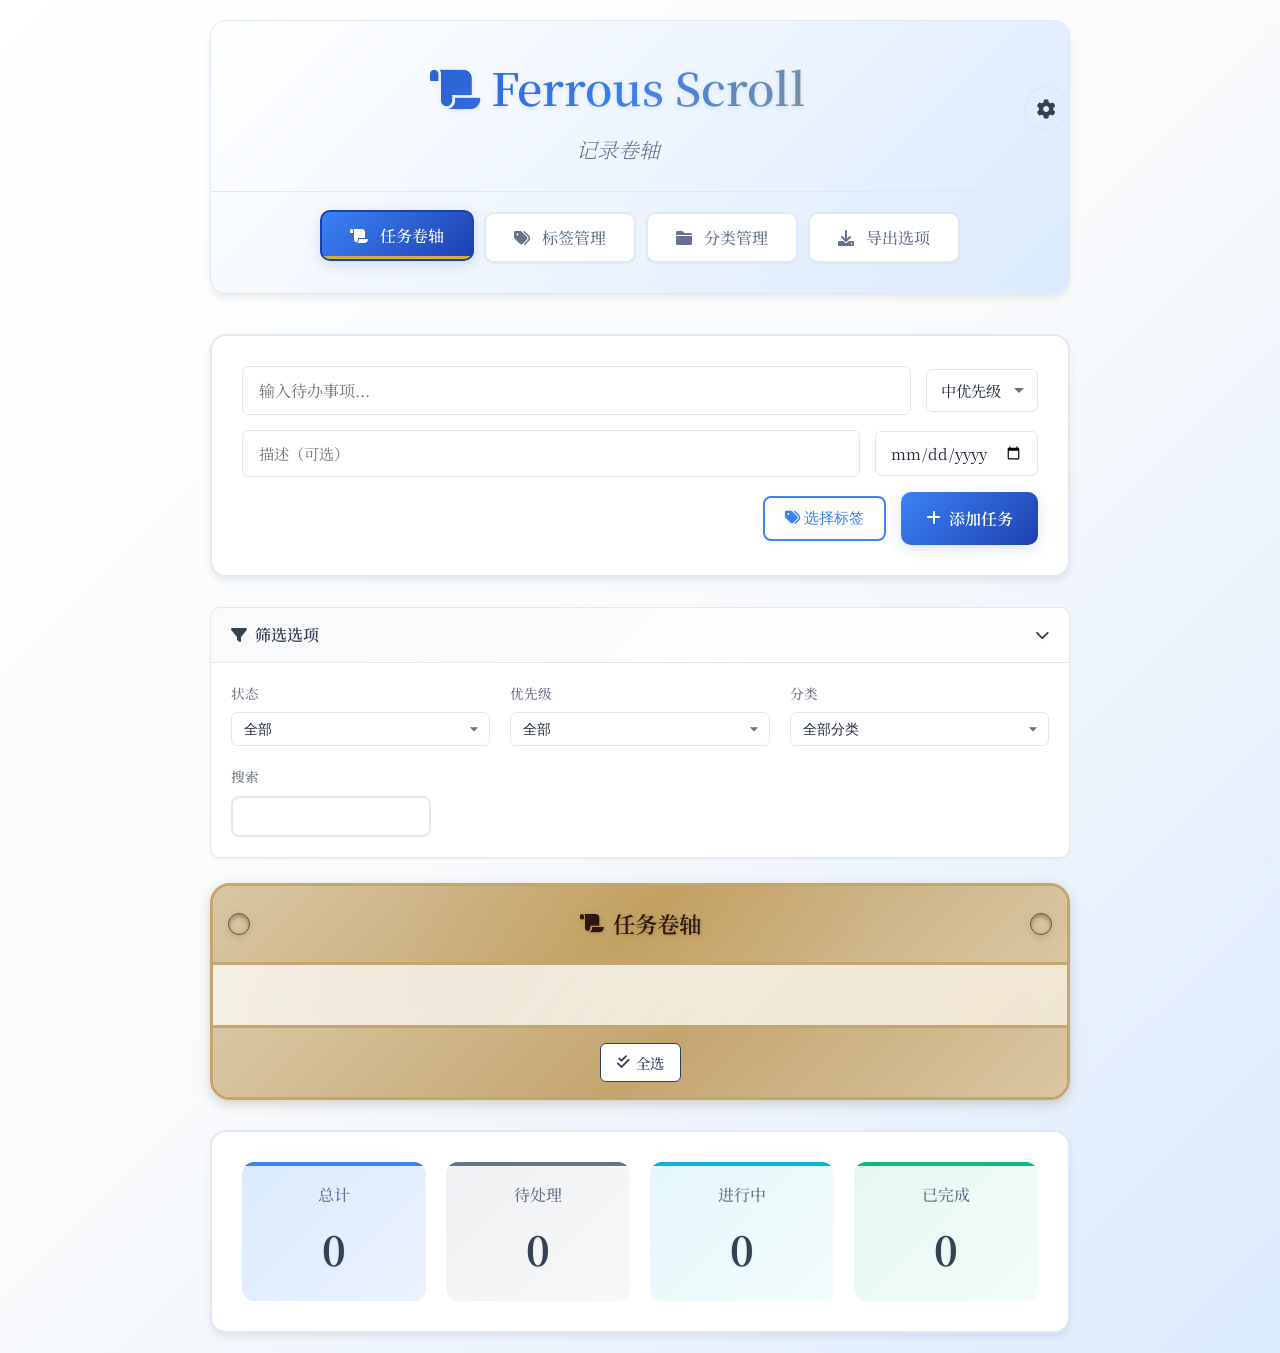
==== commit bf4e3d89: "调整导出" ====
--- a/src/index.html
+++ b/src/index.html
@@ -16,23 +16,23 @@
                     <h1><i class="fas fa-scroll"></i> Ferrous Scroll</h1>
                     <p class="subtitle">记录卷轴</p>
                 </div>
-                <button class="settings-icon-btn" onclick="todoApp.toggleSettingsMenu()" title="设置">
+                <button class="settings-icon-btn" id="settings-btn" title="设置">
                     <i class="fas fa-cog"></i>
                 </button>
             </div>
             
             <!-- 集成在header中的标签页导航 -->
             <div class="page-tabs">
-                <button class="tab-btn active" onclick="todoApp.switchPage('main')">
+                <button class="tab-btn active" data-page="main">
                     <i class="fas fa-scroll"></i> 任务卷轴
                 </button>
-                <button class="tab-btn" onclick="todoApp.switchPage('tags')">
+                <button class="tab-btn" data-page="tags">
                     <i class="fas fa-tags"></i> 标签管理
                 </button>
-                <button class="tab-btn" onclick="todoApp.switchPage('categories')">
+                <button class="tab-btn" data-page="categories">
                     <i class="fas fa-folder"></i> 分类管理
                 </button>
-                <button class="tab-btn" onclick="todoApp.switchPage('export')">
+                <button class="tab-btn" data-page="export">
                     <i class="fas fa-download"></i> 导出选项
                 </button>
             </div>
@@ -60,10 +60,10 @@
                     </div>
                     
                     <div class="settings-dropdown-actions">
-                        <button class="settings-save-btn" onclick="todoApp.saveSettingsFromMenu()">
+                        <button class="settings-save-btn" id="settings-save-btn">
                             <i class="fas fa-save"></i> 保存
                         </button>
-                        <button class="settings-reset-btn" onclick="todoApp.resetSettings()">
+                        <button class="settings-reset-btn" id="settings-reset-btn">
                             <i class="fas fa-undo"></i> 恢复默认
                         </button>
                     </div>
@@ -90,7 +90,7 @@
                     </div>
                     <div class="form-row">
                         <div id="selected-tags" class="selected-tags"></div>
-                        <button type="button" class="tag-selector-btn" onclick="todoApp.openTagSelector()">
+                        <button type="button" class="tag-selector-btn" id="tag-selector-btn">
                             <i class="fas fa-tags"></i> 选择标签
                         </button>
                         <button type="submit" id="add-btn">
@@ -102,7 +102,7 @@
 
             <!-- 筛选和排序 -->
             <div class="filter-panel">
-                <div class="filter-header" onclick="todoApp.toggleFilterPanel()">
+                <div class="filter-header" id="filter-header">
                     <h3><i class="fas fa-filter"></i> 筛选选项</h3>
                     <i class="fas fa-chevron-down filter-toggle-icon"></i>
                 </div>
@@ -157,13 +157,13 @@
                 <!-- 底部批量操作栏 -->
                 <div class="scroll-footer">
                     <div class="scroll-actions">
-                        <button class="select-all-btn" onclick="todoApp.toggleSelectAll()" title="全选/取消全选">
+                        <button class="select-all-btn" id="select-all-btn" title="全选/取消全选">
                             <i class="fas fa-check-double"></i> 全选
                         </button>
-                        <button class="batch-complete-btn" onclick="todoApp.batchComplete()" title="批量标记完成" style="display: none;">
+                        <button class="batch-complete-btn" id="batch-complete-btn" title="批量标记完成" style="display: none;">
                             <i class="fas fa-check-circle"></i> 标记完成
                         </button>
-                        <button class="batch-delete-btn" onclick="todoApp.batchDelete()" title="批量删除" style="display: none;">
+                        <button class="batch-delete-btn" id="batch-delete-btn" title="批量删除" style="display: none;">
                             <i class="fas fa-trash"></i> 删除选中
                         </button>
                     </div>
@@ -199,7 +199,7 @@
                 <div class="create-form">
                     <input type="text" id="new-tag-name" placeholder="标签名称" maxlength="20">
                     <input type="color" id="new-tag-color" value="#3b82f6">
-                    <button onclick="todoApp.createTag()">
+                    <button id="create-tag-btn">
                         <i class="fas fa-plus"></i> 创建标签
                     </button>
                 </div>
@@ -216,10 +216,10 @@
                     <input type="text" id="new-category-name" placeholder="分类名称" maxlength="30">
                     <input type="text" id="new-category-desc" placeholder="分类描述（可选）">
                     <input type="color" id="new-category-color" value="#10b981">
-                    <button type="button" class="category-tag-selector-btn" onclick="todoApp.openCategoryTagSelector()">
+                    <button type="button" class="category-tag-selector-btn" id="category-tag-selector-btn">
                         <i class="fas fa-tags"></i> 选择标签
                     </button>
-                    <button onclick="todoApp.createCategory()">
+                    <button id="create-category-btn">
                         <i class="fas fa-plus"></i> 创建分类
                     </button>
                 </div>
@@ -244,7 +244,7 @@
                     <div class="export-option-content">
                         <h4>导出全部任务</h4>
                         <p>导出所有任务、标签和分类的完整数据</p>
-                        <button class="export-btn-primary" onclick="todoApp.exportToMarkdown()">
+                        <button class="export-btn-primary" id="export-all-btn">
                             <i class="fas fa-download"></i> 导出全部
                         </button>
                     </div>
@@ -258,7 +258,7 @@
                         <p>选择特定周的任务，生成周报</p>
                         <div class="week-selector">
                             <input type="week" id="week-select" class="week-input">
-                            <button class="export-btn-primary" onclick="todoApp.exportByWeek()">
+                            <button class="export-btn-primary" id="export-week-btn">
                                 <i class="fas fa-calendar-week"></i> 导出周报
                             </button>
                         </div>
@@ -277,7 +277,7 @@
                                 <span class="date-separator">至</span>
                                 <input type="date" id="export-end-date" class="date-input-small" placeholder="结束日期">
                             </div>
-                            <button class="export-btn-primary" onclick="todoApp.exportByDateRange()">
+                            <button class="export-btn-primary" id="export-range-btn">
                                 <i class="fas fa-calendar-alt"></i> 导出范围
                             </button>
                         </div>
@@ -291,13 +291,13 @@
                         <h4>快速导出</h4>
                         <p>一键导出常用时间范围</p>
                         <div class="quick-export-buttons">
-                            <button class="quick-export-btn" onclick="todoApp.exportToday()">
+                            <button class="quick-export-btn" id="export-today-btn">
                                 <i class="fas fa-calendar-day"></i> 今日
                             </button>
-                            <button class="quick-export-btn" onclick="todoApp.exportThisWeek()">
+                            <button class="quick-export-btn" id="export-this-week-btn">
                                 <i class="fas fa-calendar-week"></i> 本周
                             </button>
-                            <button class="quick-export-btn" onclick="todoApp.exportThisMonth()">
+                            <button class="quick-export-btn" id="export-this-month-btn">
                                 <i class="fas fa-calendar"></i> 本月
                             </button>
                         </div>
@@ -328,99 +328,8 @@
         </div>
     </div>
 
-    <!-- Tauri v2 API 初始化脚本 -->
-    <script>
-      (function() {
-        console.log('初始化 Tauri API...');
-        
-        // 确保 __TAURI__ 对象存在
-        if (!window.__TAURI__) {
-          window.__TAURI__ = {};
-        }
-        
-        // 创建 invoke 方法包装器
-        window.__TAURI__.invoke = async function(cmd, args = {}) {
-          console.log(`调用命令: ${cmd}`, args);
-          
-          try {
-            // Tauri v2 使用 __TAURI_INTERNALS__
-            if (window.__TAURI_INTERNALS__ && window.__TAURI_INTERNALS__.invoke) {
-              const result = await window.__TAURI_INTERNALS__.invoke(cmd, args);
-              console.log(`命令 ${cmd} 成功:`, result);
-              return result;
-            }
-            // 如果有 core.invoke
-            else if (window.__TAURI__.core && window.__TAURI__.core.invoke) {
-              const result = await window.__TAURI__.core.invoke(cmd, args);
-              console.log(`命令 ${cmd} 成功:`, result);
-              return result;
-            }
-            // 尝试直接使用 ipc
-            else if (window.__TAURI_IPC__) {
-              const result = await window.__TAURI_IPC__.invoke(cmd, args);
-              console.log(`命令 ${cmd} 成功:`, result);
-              return result;
-            }
-            else {
-              throw new Error('Tauri API 不可用 - 找不到 invoke 方法');
-            }
-          } catch (error) {
-            console.error(`调用 ${cmd} 失败:`, error);
-            throw error;
-          }
-        };
-        
-        // 等待并加载 Tauri Dialog API
-        const loadDialogAPI = async () => {
-          try {
-            // 等待 Tauri core 加载
-            await new Promise(resolve => setTimeout(resolve, 100));
-            
-            // 尝试加载 dialog 模块
-            if (window.__TAURI_INTERNALS__) {
-              // Tauri v2 方式
-              const { confirm } = window.__TAURI_INTERNALS__.dialog || {};
-              if (confirm) {
-                window.__TAURI__.dialog = { confirm };
-                console.log('✅ Dialog API 已从 __TAURI_INTERNALS__ 加载');
-                return;
-              }
-            }
-            
-            // 创建 dialog API 包装器（使用 invoke）
-            window.__TAURI__.dialog = {
-              confirm: async function(message, options = {}) {
-                console.log('调用 dialog.confirm (invoke):', message, options);
-                try {
-                  const result = await window.__TAURI__.invoke('plugin:dialog|confirm', {
-                    message: message,
-                    title: options.title || '确认'
-                  });
-                  console.log('dialog.confirm 结果:', result);
-                  return result;
-                } catch (error) {
-                  console.error('dialog.confirm 失败:', error);
-                  throw error;
-                }
-              }
-            };
-            console.log('✅ Dialog API 已创建 (invoke wrapper)');
-          } catch (error) {
-            console.error('加载 Dialog API 失败:', error);
-          }
-        };
-        
-        loadDialogAPI();
-        
-        console.log('✅ Tauri API wrapper 已初始化');
-        console.log('可用的 Tauri 对象:', {
-          __TAURI__: !!window.__TAURI__,
-          __TAURI_INTERNALS__: !!window.__TAURI_INTERNALS__,
-          __TAURI_IPC__: !!window.__TAURI_IPC__,
-          dialog: !!window.__TAURI__.dialog
-        });
-      })();
-    </script>
+    <!-- 加载 Tauri API 包装器 -->
+    <script src="tauri-api.js"></script>
     <script src="script.js"></script>
 </body>
 </html>
